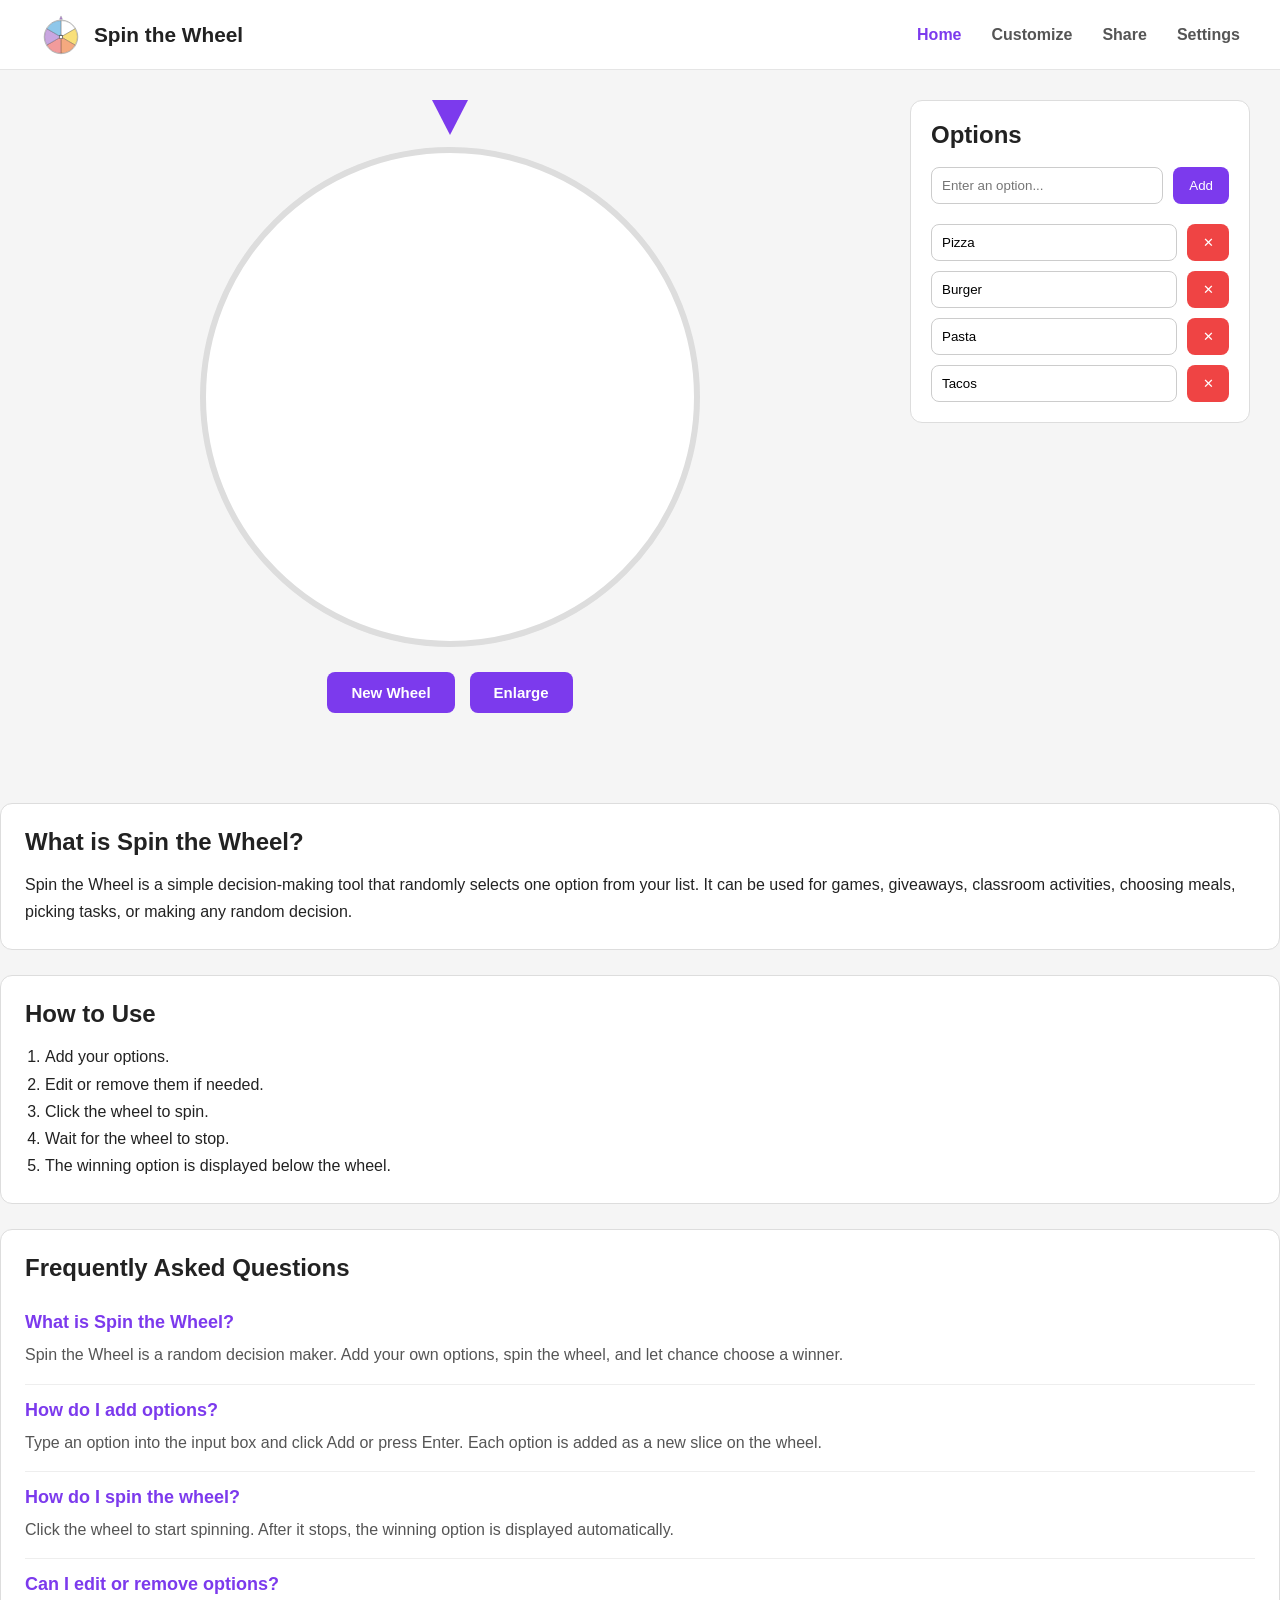
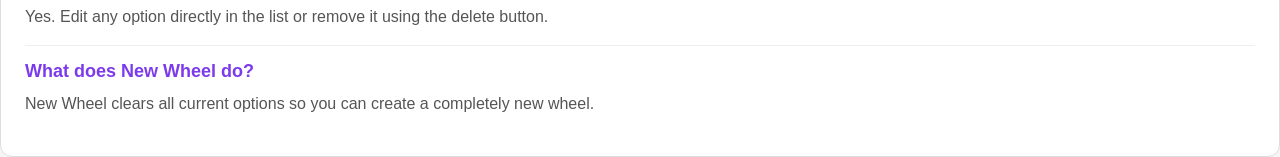
==== index.html @ 221f37b6 "Initial commit" ====
<!DOCTYPE html>
<html lang="en">
<head>
    <meta charset="UTF-8">
    <meta name="viewport" content="width=device-width, initial-scale=1.0">
    <title>Spin the Wheel</title>

    <link rel="stylesheet" href="css/style.css">
    <link rel="stylesheet" href="css/home.css">
    <link rel="stylesheet" href="css/customize.css">
    <link rel="stylesheet" href="css/share.css">
    <link rel="stylesheet" href="css/settings.css">
</head>
<body>

    <header class="navbar">
        <div class="logo">
            <img src="assets/icons/logo.svg" alt="Spin the Wheel Logo">
            <span>Spin the Wheel</span>
        </div>

        <nav>
            <ul class="nav-links">
                <li><a href="#" class="nav-link active" data-tab="home">Home</a></li>
                <li><a href="#" class="nav-link" data-tab="customize">Customize</a></li>
                <li><a href="#" class="nav-link" data-tab="share">Share</a></li>
                <li><a href="#" class="nav-link" data-tab="settings">Settings</a></li>
            </ul>
        </nav>
    </header>

    <main>

        <section id="home" class="tab-content active">

    <div class="home-layout">

        <div class="wheel-section">

            <div class="pointer"></div>

            <div class="wheel-container">
                <canvas id="wheelCanvas" width="500" height="500"></canvas>
            </div>

            <div class="wheel-buttons">
                <button id="newWheelBtn">New Wheel</button>
                <button id="enlargeBtn">Enlarge</button>
            </div>

            <div id="winnerMessage" class="winner-message">
    <h2 id="winnerText"></h2>
    <button id="removeWinnerBtn">Remove Winner</button>
</div>

<audio id="applauseSound">
    <source src="assets/sounds/applause.mp3" type="audio/mpeg">
</audio>

        </div>

        <aside class="options-panel">

            <h2>Options</h2>

            <div class="option-input">
                <input
                    type="text"
                    id="optionInput"
                    placeholder="Enter an option..."
                >
                <button id="addOptionBtn">Add</button>
            </div>

            <ul id="optionsList"></ul>

        </aside>

    </div>

</section>
      
        <section id="customize" class="tab-content">

    <div class="customize-layout">

        <section class="custom-wheel-section">

            <h2>Customize Your Wheel</h2>

            <div class="custom-controls">

                <div class="control-group">
                    <label for="wheelColor">Wheel Color</label>
                    <input type="color" id="wheelColor" value="#7c3aed">
                </div>

                <div class="control-group">
                    <label for="spinTime">Spin Duration (seconds)</label>
                    <input
                        type="range"
                        id="spinTime"
                        min="2"
                        max="10"
                        value="5"
                    >
                    <span id="spinTimeValue">5s</span>
                </div>

            </div>

        </section>

        <section class="preset-section">

            <h2>Preset Wheels</h2>

            <div class="preset-grid">

                <div class="preset-card" data-preset="food">
                    <h3>Food</h3>
                    <p>Pizza, Burger, Sushi...</p>
                </div>

                <div class="preset-card" data-preset="movies">
                    <h3>Movies</h3>
                    <p>Action, Comedy, Drama...</p>
                </div>

                <div class="preset-card" data-preset="chores">
                    <h3>Chores</h3>
                    <p>Wash Dishes, Laundry...</p>
                </div>

                <div class="preset-card" data-preset="fitness">
                    <h3>Fitness</h3>
                    <p>Push-ups, Run, Squats...</p>
                </div>

                <div class="preset-card" data-preset="study">
                    <h3>Study</h3>
                    <p>Math, Science, History...</p>
                </div>

                <div class="preset-card" data-preset="yesno">
                    <h3>Yes / No</h3>
                    <p>Simple decision wheel.</p>
                </div>

            </div>

        </section>

    </div>

</section>

        <section id="share" class="tab-content">

    <div class="share-layout">

        <section class="share-card">

            <h2>Share Your Wheel</h2>

            <p>
                Share your wheel with friends or export it for later use.
            </p>

            <div class="share-preview">
                <canvas id="shareWheelPreview" width="250" height="250"></canvas>
            </div>

        </section>

        <section class="share-card">

            <h2>Share Options</h2>

            <div class="share-buttons">

                <button id="copyLinkBtn">Copy Link</button>

                <button id="copyOptionsBtn">Copy Options</button>

                <button id="downloadImageBtn">Download Image</button>

                <button id="shareWhatsappBtn">WhatsApp</button>

                <button id="shareTwitterBtn">X (Twitter)</button>

                <button id="shareFacebookBtn">Facebook</button>

            </div>

        </section>

        <section class="share-card">

            <h2>Current Wheel</h2>

            <textarea
                id="shareOptions"
                rows="10"
                readonly
                placeholder="Your wheel options will appear here..."
            ></textarea>

        </section>

    </div>

</section>

        <section id="settings" class="tab-content">

    <div class="settings-layout">

        <section class="settings-card">

            <h2>Appearance</h2>

            <div class="setting-row">

                <div>
                    <h3>Dark Mode</h3>
                    <p>Switch between light and dark mode.</p>
                </div>

                <label class="switch">
                    <input type="checkbox" id="darkModeToggle">
                    <span class="slider"></span>
                </label>

            </div>

        </section>

        <section class="settings-card">

            <h2>Account</h2>

            <div class="account-section">

                <img
                    src="assets/icons/logo.svg"
                    alt="Profile"
                    class="account-logo"
                >

                <div class="account-info">
                    <h3>Guest User</h3>
                    <p>You are currently using the app locally.</p>
                </div>

            </div>

            <div class="account-buttons">
                <button id="signInBtn">Sign In</button>
                <button id="signOutBtn">Sign Out</button>
            </div>

        </section>

        <section class="settings-card">

            <h2>About</h2>

            <p><strong>Spin the Wheel</strong></p>
            <p>Version 1.0.0</p>
            <p>Create custom wheels, spin them, and share your results.</p>

        </section>

    </div>

</section>

            <section class="info-section">

    <div class="info-card">
        <h2>What is Spin the Wheel?</h2>

        <p>
            Spin the Wheel is a simple decision-making tool that randomly selects
            one option from your list. It can be used for games, giveaways,
            classroom activities, choosing meals, picking tasks, or making any
            random decision.
        </p>
    </div>

    <div class="info-card">
        <h2>How to Use</h2>

        <ol>
            <li>Add your options.</li>
            <li>Edit or remove them if needed.</li>
            <li>Click the wheel to spin.</li>
            <li>Wait for the wheel to stop.</li>
            <li>The winning option is displayed below the wheel.</li>
        </ol>
    </div>

    <div class="info-card">
        <h2>Frequently Asked Questions</h2>

        <div id="faqContainer"></div>
    </div>

</section>
        </section>

    </main>

    <script src="js/main.js"></script>
    <script src="js/options.js"></script>
    <script src="js/wheel.js"></script>
    <script src="js/spin.js"></script>
    <script src="js/customize.js"></script>
    <script src="js/share.js"></script>
    <script src="js/settings.js"></script>
    <script src="js/sound.js"></script>

</body>
</html>
---- css/style.css ----
/* =========================
   RESET
========================= */

* {
    margin: 0;
    padding: 0;
    box-sizing: border-box;
}

html {
    scroll-behavior: smooth;
}

body {
    font-family: Arial, Helvetica, sans-serif;
    background: #f5f5f5;
    color: #222;
}

/* =========================
   NAVBAR
========================= */

.navbar {
    height: 70px;
    background: #ffffff;
    display: flex;
    justify-content: space-between;
    align-items: center;
    padding: 0 40px;
    border-bottom: 1px solid #e5e5e5;
}

.logo {
    display: flex;
    align-items: center;
    gap: 12px;
}

.logo img {
    width: 42px;
    height: 42px;
}

.logo span {
    font-size: 1.3rem;
    font-weight: 700;
}

.nav-links {
    display: flex;
    list-style: none;
    gap: 30px;
}

.nav-link {
    text-decoration: none;
    color: #555;
    font-weight: 600;
    transition: color 0.2s ease;
}

.nav-link:hover,
.nav-link.active {
    color: #7c3aed;
}

/* =========================
   MAIN
========================= */

main {
    width: 100%;
    min-height: calc(100vh - 70px);
}

.tab-content {
    display: none;
    padding: 30px;
}

.tab-content.active {
    display: block;
}

/* =========================
   RESPONSIVE
========================= */

@media (max-width: 768px) {

    .navbar {
        flex-direction: column;
        height: auto;
        padding: 15px;
        gap: 15px;
    }

    .nav-links {
        gap: 18px;
        flex-wrap: wrap;
        justify-content: center;
    }

}
---- css/home.css ----
.home-layout {
    display: flex;
    justify-content: space-between;
    align-items: flex-start;
    gap: 40px;
}

/* ==========================
   WHEEL
========================== */

.wheel-section {
    flex: 1;
    display: flex;
    flex-direction: column;
    align-items: center;
    position: relative;
}

.pointer {
    width: 0;
    height: 0;
    border-left: 18px solid transparent;
    border-right: 18px solid transparent;
    border-top: 35px solid #7c3aed;
    margin-bottom: 12px;
    z-index: 10;
}

.wheel-container {
    width: 500px;
    height: 500px;
    background: #ffffff;
    border: 6px solid #ddd;
    border-radius: 50%;
    display: flex;
    justify-content: center;
    align-items: center;
    overflow: hidden;
}

#wheelCanvas {
    width: 100%;
    height: 100%;
    display: block;
}

/* ==========================
   BUTTONS
========================== */

.wheel-buttons {
    margin-top: 25px;
    display: flex;
    gap: 15px;
}

.wheel-buttons button {
    padding: 12px 24px;
    border: none;
    border-radius: 8px;
    background: #7c3aed;
    color: #fff;
    font-size: 15px;
    font-weight: 600;
    cursor: pointer;
    transition: 0.2s;
}

.wheel-buttons button:hover {
    background: #692dd1;
}

/* ==========================
   OPTIONS PANEL
========================== */

.options-panel {
    width: 340px;
    background: #ffffff;
    border: 1px solid #ddd;
    border-radius: 12px;
    padding: 20px;
}

.options-panel h2 {
    margin-bottom: 18px;
}

.option-input {
    display: flex;
    gap: 10px;
    margin-bottom: 20px;
}

.option-input input {
    flex: 1;
    padding: 10px;
    border: 1px solid #ccc;
    border-radius: 8px;
}

.option-input button {
    padding: 10px 16px;
    border: none;
    border-radius: 8px;
    background: #7c3aed;
    color: white;
    cursor: pointer;
}

#optionsList {
    list-style: none;
    display: flex;
    flex-direction: column;
    gap: 10px;
    max-height: 420px;
    overflow-y: auto;
}

/* ==========================
   RESPONSIVE
========================== */

@media (max-width: 1000px) {

    .home-layout {
        flex-direction: column;
        align-items: center;
    }

    .options-panel {
        width: 100%;
        max-width: 500px;
    }

    .wheel-container {
        width: 380px;
        height: 380px;
    }

}

@media (max-width: 500px) {

    .wheel-container {
        width: 300px;
        height: 300px;
    }

    .wheel-buttons {
        flex-direction: column;
        width: 100%;
    }

    .wheel-buttons button {
        width: 100%;
    }

}


.option-item {
    display: flex;
    gap: 10px;
}

.option-text {
    flex: 1;
    padding: 10px;
    border: 1px solid #ccc;
    border-radius: 8px;
}

.delete-option {
    width: 42px;
    border: none;
    border-radius: 8px;
    background: #ef4444;
    color: white;
    cursor: pointer;
}

.delete-option:hover {
    background: #dc2626;
}


.winner-message {
    display: none;
    margin-top: 25px;
    text-align: center;
}

.winner-message.show {
    display: block;
}

#winnerText {
    margin-bottom: 15px;
    color: #7c3aed;
    font-size: 24px;
}

#removeWinnerBtn {
    padding: 10px 20px;
    border: none;
    border-radius: 8px;
    background: #ef4444;
    color: white;
    cursor: pointer;
    font-weight: 600;
}

#removeWinnerBtn:hover {
    background: #dc2626;
}


.info-section {
    margin-top: 60px;
    display: flex;
    flex-direction: column;
    gap: 25px;
}

.info-card {
    background: #fff;
    border: 1px solid #ddd;
    border-radius: 12px;
    padding: 24px;
}

.info-card h2 {
    margin-bottom: 15px;
}

.info-card p,
.info-card li {
    line-height: 1.7;
}

.info-card ol {
    padding-left: 20px;
}

.faq-item {
    border-bottom: 1px solid #eee;
    padding: 15px 0;
}

.faq-item:last-child {
    border-bottom: none;
}

.faq-item h3 {
    margin-bottom: 8px;
    color: #7c3aed;
    font-size: 18px;
}

.faq-item p {
    color: #555;
}
---- css/customize.css ----
.customize-layout {
    max-width: 1200px;
    margin: 0 auto;
    display: flex;
    flex-direction: column;
    gap: 40px;
}

/* ==========================
   CUSTOM WHEEL
========================== */

.custom-wheel-section,
.preset-section {
    background: #ffffff;
    border: 1px solid #ddd;
    border-radius: 12px;
    padding: 25px;
}

.custom-wheel-section h2,
.preset-section h2 {
    margin-bottom: 25px;
    font-size: 28px;
}

.custom-controls {
    display: flex;
    gap: 30px;
    flex-wrap: wrap;
}

.control-group {
    display: flex;
    flex-direction: column;
    gap: 10px;
    min-width: 250px;
}

.control-group label {
    font-weight: 600;
}

.control-group input[type="color"] {
    width: 70px;
    height: 50px;
    border: none;
    cursor: pointer;
    background: transparent;
}

.control-group input[type="range"] {
    width: 100%;
}

#spinTimeValue {
    font-weight: bold;
    color: #7c3aed;
}

/* ==========================
   PRESET GRID
========================== */

.preset-grid {
    display: grid;
    grid-template-columns: repeat(auto-fit, minmax(230px, 1fr));
    gap: 20px;
}

.preset-card {
    background: #fafafa;
    border: 2px solid #ddd;
    border-radius: 12px;
    padding: 20px;
    cursor: pointer;
    transition: 0.2s ease;
}

.preset-card:hover {
    border-color: #7c3aed;
    transform: translateY(-4px);
    box-shadow: 0 10px 20px rgba(0,0,0,0.08);
}

.preset-card h3 {
    margin-bottom: 10px;
    color: #7c3aed;
}

.preset-card p {
    color: #666;
    line-height: 1.5;
}

/* ==========================
   RESPONSIVE
========================== */

@media (max-width: 768px) {

    .custom-controls {
        flex-direction: column;
    }

    .control-group {
        width: 100%;
    }

}
---- css/settings.css ----
.settings-layout {
    max-width: 1000px;
    margin: 0 auto;
    display: flex;
    flex-direction: column;
    gap: 25px;
}

.settings-card {
    background: #fff;
    border: 1px solid #ddd;
    border-radius: 12px;
    padding: 25px;
}

.settings-card h2 {
    margin-bottom: 20px;
    color: #7c3aed;
}

.setting-row {
    display: flex;
    justify-content: space-between;
    align-items: center;
    gap: 20px;
}

.account-section {
    display: flex;
    align-items: center;
    gap: 20px;
    margin-bottom: 25px;
}

.account-logo {
    width: 70px;
    height: 70px;
}

.account-info h3 {
    margin-bottom: 6px;
}

.account-info p {
    color: #666;
}

.account-buttons {
    display: flex;
    gap: 15px;
}

.account-buttons button {
    padding: 10px 22px;
    border: none;
    border-radius: 8px;
    background: #7c3aed;
    color: white;
    cursor: pointer;
    font-weight: 600;
}

.account-buttons button:hover {
    background: #6930d3;
}

/* Toggle */

.switch {
    position: relative;
    width: 60px;
    height: 32px;
}

.switch input {
    display: none;
}

.slider {
    position: absolute;
    inset: 0;
    background: #ccc;
    border-radius: 30px;
    cursor: pointer;
    transition: .3s;
}

.slider::before {
    content: "";
    position: absolute;
    width: 24px;
    height: 24px;
    left: 4px;
    top: 4px;
    background: white;
    border-radius: 50%;
    transition: .3s;
}

.switch input:checked + .slider {
    background: #7c3aed;
}

.switch input:checked + .slider::before {
    transform: translateX(28px);
}

/* Dark Mode */

body.dark-mode {
    background: #121212;
    color: #f5f5f5;
}

body.dark-mode .navbar,
body.dark-mode .settings-card,
body.dark-mode .options-panel,
body.dark-mode .info-card,
body.dark-mode .custom-wheel-section,
body.dark-mode .preset-section {
    background: #1f1f1f;
    border-color: #333;
}

body.dark-mode .preset-card {
    background: #2a2a2a;
    border-color: #444;
}

body.dark-mode input {
    background: #2b2b2b;
    color: white;
    border-color: #444;
}

body.dark-mode .account-info p,
body.dark-mode .preset-card p,
body.dark-mode .info-card p,
body.dark-mode .faq-item p {
    color: #cfcfcf;
}

@media (max-width: 768px) {

    .setting-row,
    .account-section,
    .account-buttons {
        flex-direction: column;
        align-items: flex-start;
    }

}
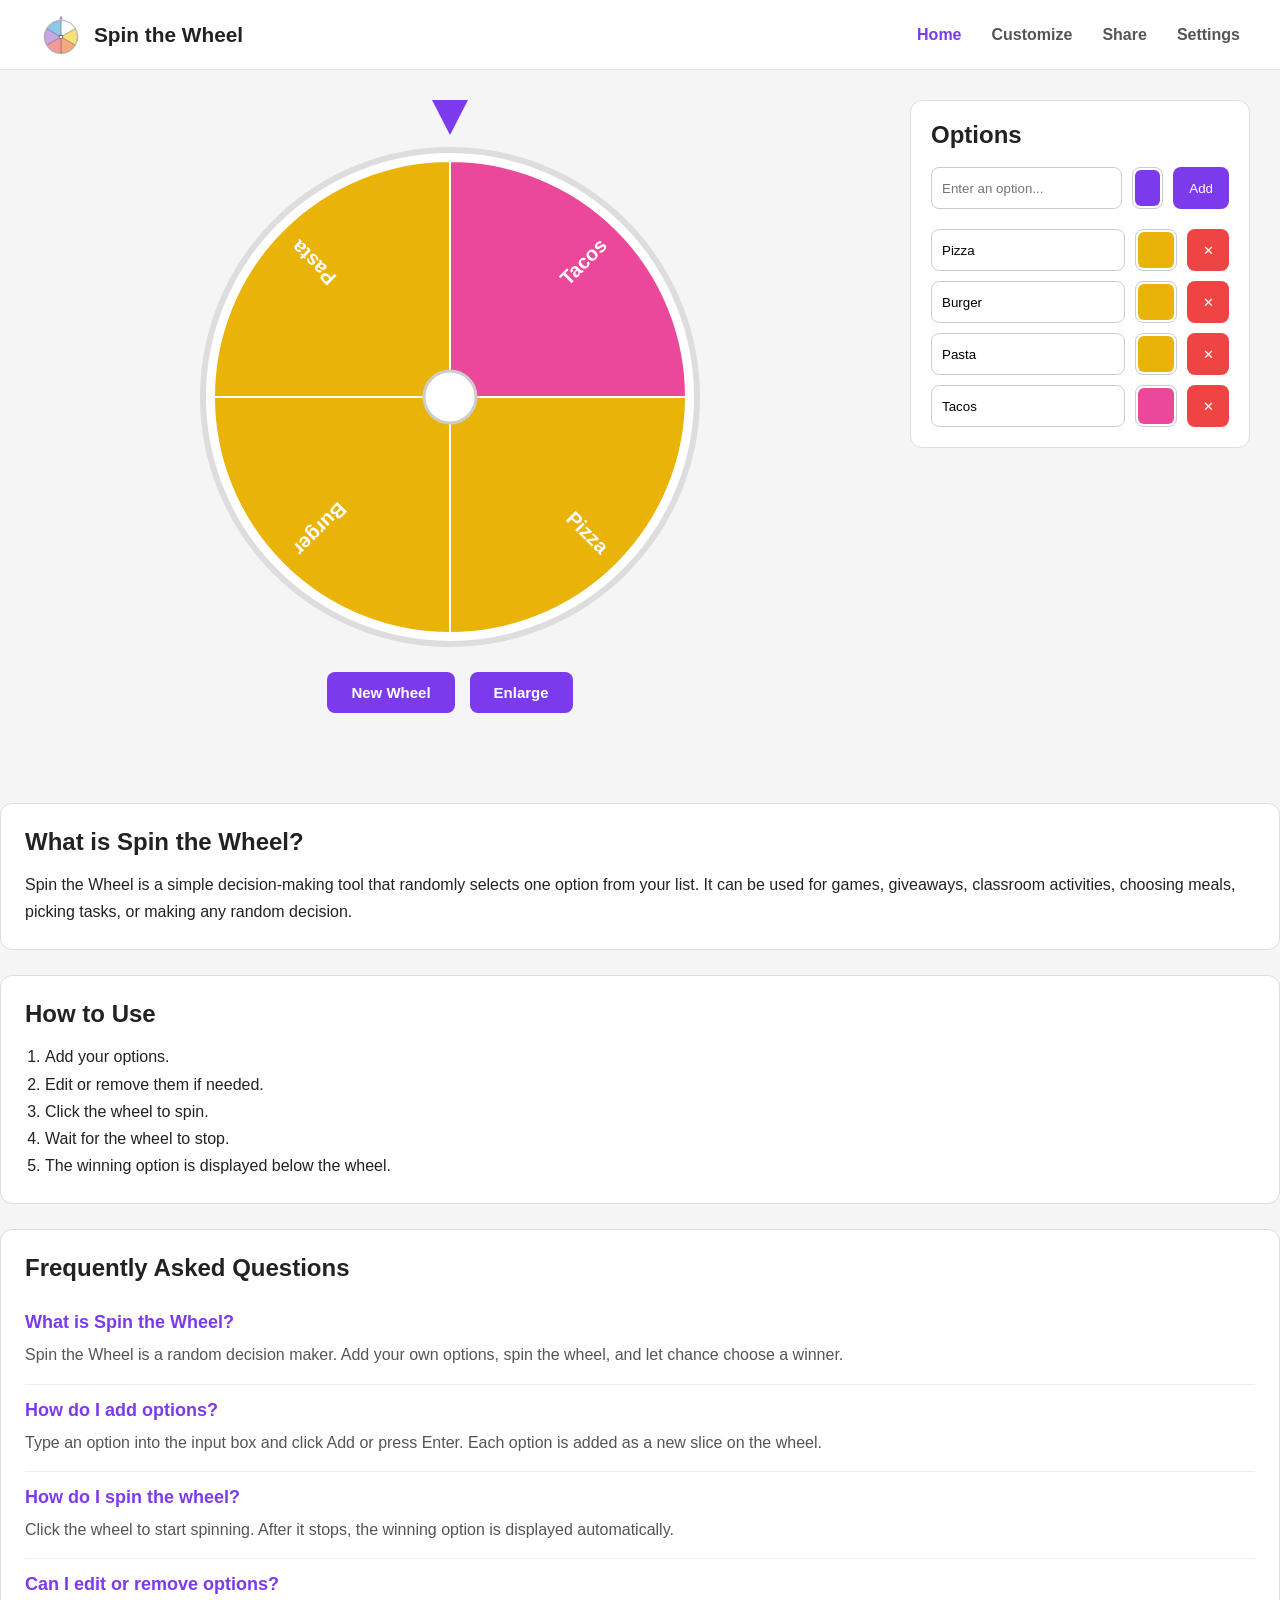
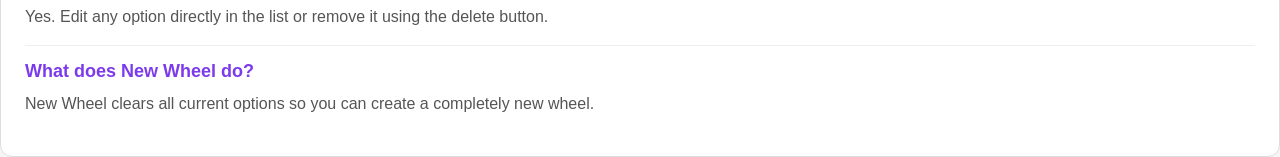
==== commit 1ee2bba4: "change some files" ====
--- a/index.html
+++ b/index.html
@@ -64,13 +64,23 @@
             <h2>Options</h2>
 
             <div class="option-input">
-                <input
-                    type="text"
-                    id="optionInput"
-                    placeholder="Enter an option..."
-                >
-                <button id="addOptionBtn">Add</button>
-            </div>
+
+    <input
+        type="text"
+        id="optionInput"
+        placeholder="Enter an option..."
+    >
+
+    <input
+        type="color"
+        id="newOptionColor"
+        value="#7c3aed"
+        title="Option Color"
+    >
+
+    <button id="addOptionBtn">Add</button>
+
+</div>
 
             <ul id="optionsList"></ul>
 
@@ -321,5 +331,24 @@
     <script src="js/settings.js"></script>
     <script src="js/sound.js"></script>
 
+
+    <div id="wheelModal" class="wheel-modal">
+
+    <div class="wheel-modal-content">
+
+        <button id="closeWheelModal" class="close-modal">
+            &times;
+        </button>
+
+        <canvas
+            id="modalWheelCanvas"
+            width="800"
+            height="800">
+        </canvas>
+
+    </div>
+
+</div>
+
 </body>
 </html>
--- a/css/home.css
+++ b/css/home.css
@@ -261,4 +261,75 @@
 
 .faq-item p {
     color: #555;
+}
+
+
+#newOptionColor,
+.option-color {
+    width: 42px;
+    height: 42px;
+    padding: 0;
+    border: 1px solid #ccc;
+    border-radius: 8px;
+    background: transparent;
+    cursor: pointer;
+}
+
+.option-color::-webkit-color-swatch,
+#newOptionColor::-webkit-color-swatch {
+    border: none;
+    border-radius: 6px;
+}
+
+.option-color::-webkit-color-swatch-wrapper,
+#newOptionColor::-webkit-color-swatch-wrapper {
+    padding: 2px;
+}
+
+/* ==========================
+   ENLARGE MODAL
+========================== */
+
+.wheel-modal {
+    position: fixed;
+    inset: 0;
+    background: rgba(0,0,0,.8);
+    display: none;
+    justify-content: center;
+    align-items: center;
+    z-index: 9999;
+}
+
+.wheel-modal.show {
+    display: flex;
+}
+
+.wheel-modal-content {
+    position: relative;
+}
+
+#modalWheelCanvas {
+    width: min(85vw, 800px);
+    height: min(85vw, 800px);
+    background: white;
+    border-radius: 50%;
+}
+
+.close-modal {
+    position: absolute;
+    top: -18px;
+    right: -18px;
+    width: 45px;
+    height: 45px;
+    border: none;
+    border-radius: 50%;
+    background: #ef4444;
+    color: white;
+    font-size: 28px;
+    cursor: pointer;
+    z-index: 10;
+}
+
+.close-modal:hover {
+    background: #dc2626;
 }
--- a/css/share.css
+++ b/css/share.css
@@ -0,0 +1,85 @@
+.share-layout {
+    max-width: 1100px;
+    margin: 0 auto;
+    display: flex;
+    flex-direction: column;
+    gap: 25px;
+}
+
+.share-card {
+    background: #ffffff;
+    border: 1px solid #ddd;
+    border-radius: 12px;
+    padding: 25px;
+}
+
+.share-card h2 {
+    margin-bottom: 15px;
+    color: #7c3aed;
+}
+
+.share-preview {
+    margin-top: 20px;
+    display: flex;
+    justify-content: center;
+}
+
+#shareWheelPreview {
+    width: 250px;
+    height: 250px;
+    border: 4px solid #ddd;
+    border-radius: 50%;
+    background: #fff;
+}
+
+.share-buttons {
+    display: grid;
+    grid-template-columns: repeat(auto-fit, minmax(180px, 1fr));
+    gap: 15px;
+    margin-top: 20px;
+}
+
+.share-buttons button {
+    padding: 12px;
+    border: none;
+    border-radius: 8px;
+    background: #7c3aed;
+    color: #fff;
+    font-size: 15px;
+    font-weight: 600;
+    cursor: pointer;
+    transition: .2s;
+}
+
+.share-buttons button:hover {
+    background: #6930d3;
+}
+
+#shareOptions {
+    width: 100%;
+    resize: vertical;
+    padding: 15px;
+    border: 1px solid #ccc;
+    border-radius: 8px;
+    font-family: inherit;
+    font-size: 15px;
+}
+
+body.dark-mode .share-card {
+    background: #1f1f1f;
+    border-color: #333;
+}
+
+body.dark-mode #shareOptions {
+    background: #2b2b2b;
+    color: #fff;
+    border-color: #444;
+}
+
+@media (max-width: 768px) {
+
+    .share-buttons {
+        grid-template-columns: 1fr;
+    }
+
+}
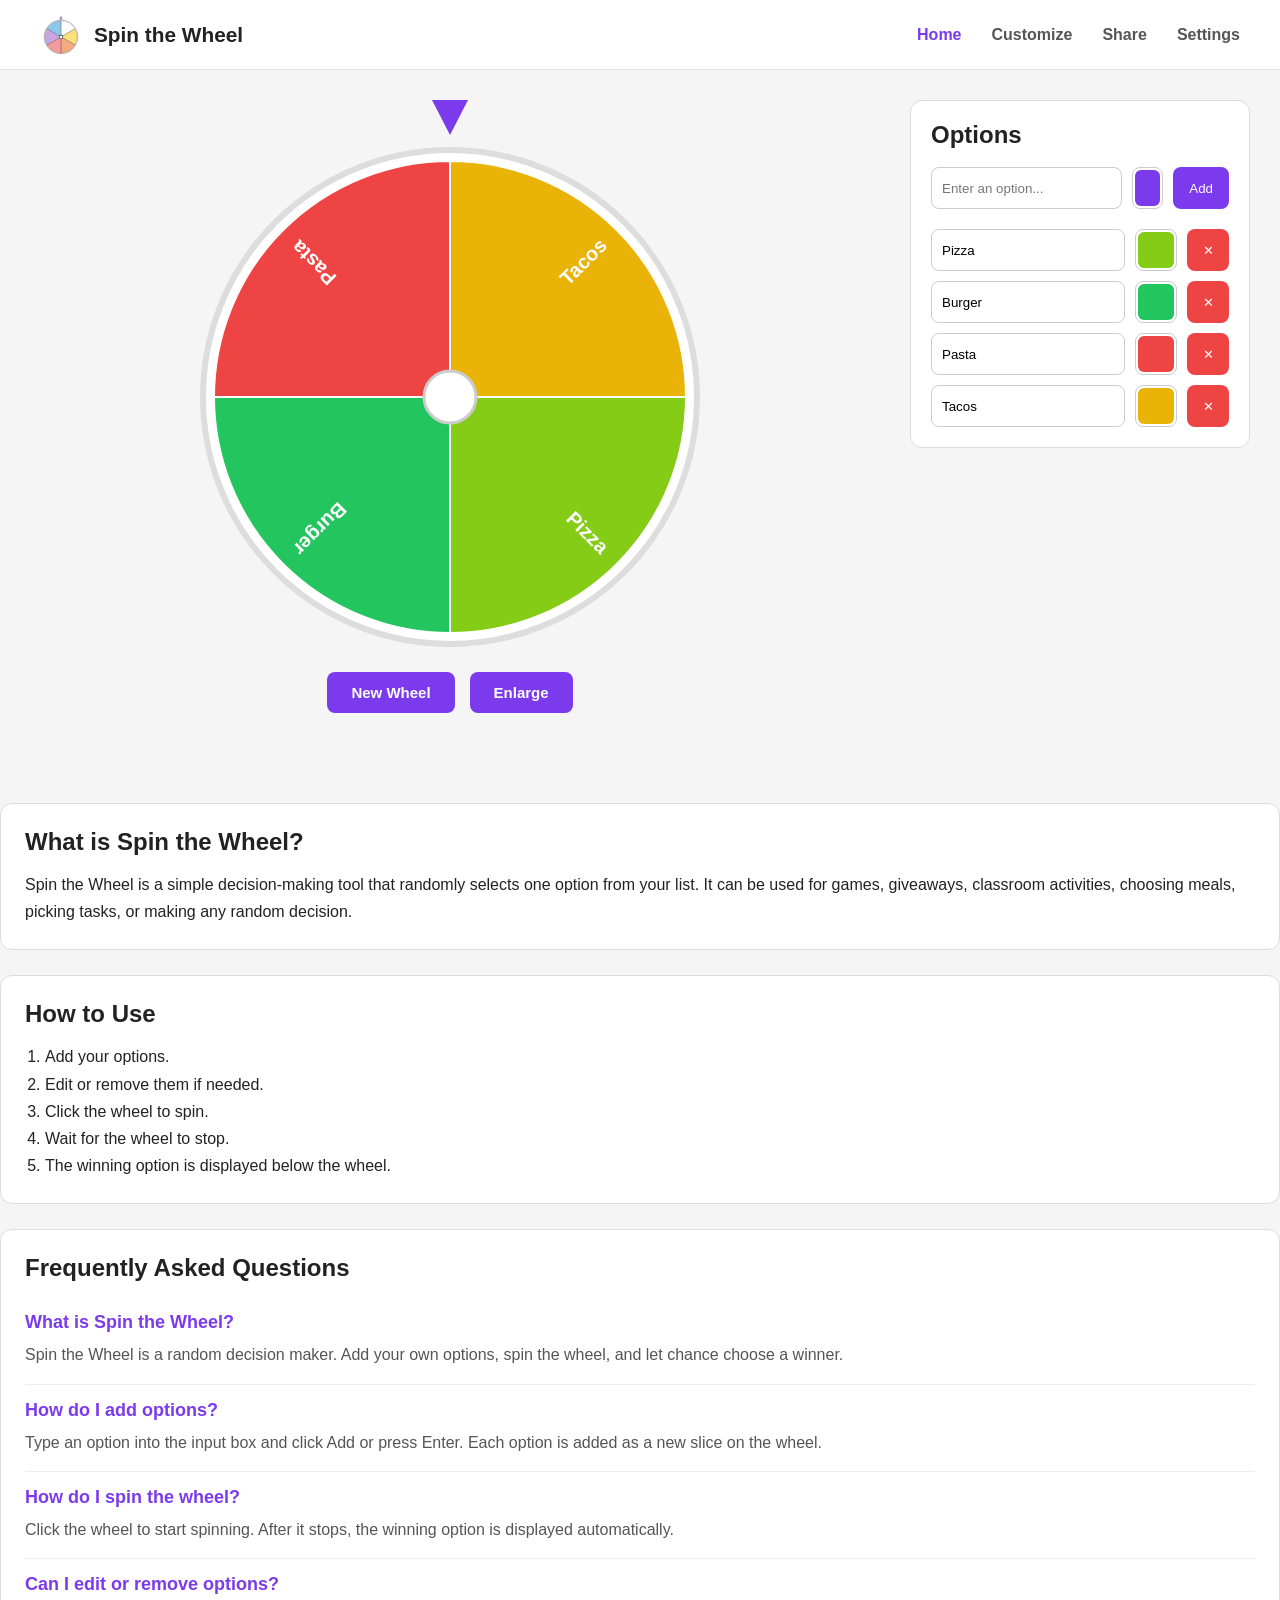
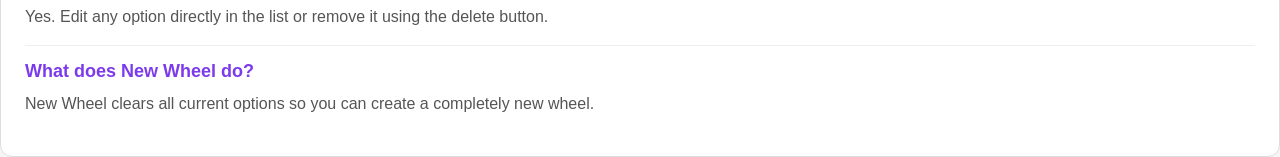
==== commit f0e042ba: "all files" ====
--- a/index.html
+++ b/index.html
@@ -12,6 +12,8 @@
     <link rel="stylesheet" href="css/settings.css">
 </head>
 <body>
+
+    <div id="wheelOverlay" class="wheel-overlay"></div>
 
     <header class="navbar">
         <div class="logo">
@@ -39,7 +41,7 @@
 
             <div class="pointer"></div>
 
-            <div class="wheel-container">
+            <div class="wheel-container" id="homeWheelContainer">
                 <canvas id="wheelCanvas" width="500" height="500"></canvas>
             </div>
 
@@ -322,7 +324,6 @@
 
     </main>
 
-    <script src="js/main.js"></script>
     <script src="js/options.js"></script>
     <script src="js/wheel.js"></script>
     <script src="js/spin.js"></script>
@@ -330,25 +331,8 @@
     <script src="js/share.js"></script>
     <script src="js/settings.js"></script>
     <script src="js/sound.js"></script>
-
-
-    <div id="wheelModal" class="wheel-modal">
-
-    <div class="wheel-modal-content">
-
-        <button id="closeWheelModal" class="close-modal">
-            &times;
-        </button>
-
-        <canvas
-            id="modalWheelCanvas"
-            width="800"
-            height="800">
-        </canvas>
-
-    </div>
-
-</div>
-
+    <script src="js/main.js"></script>
+
+   
 </body>
 </html>
--- a/css/home.css
+++ b/css/home.css
@@ -286,50 +286,62 @@
     padding: 2px;
 }
 
-/* ==========================
-   ENLARGE MODAL
-========================== */
-
-.wheel-modal {
-    position: fixed;
-    inset: 0;
-    background: rgba(0,0,0,.8);
-    display: none;
-    justify-content: center;
-    align-items: center;
-    z-index: 9999;
-}
-
-.wheel-modal.show {
-    display: flex;
-}
-
-.wheel-modal-content {
-    position: relative;
-}
-
-#modalWheelCanvas {
-    width: min(85vw, 800px);
-    height: min(85vw, 800px);
-    background: white;
-    border-radius: 50%;
-}
-
-.close-modal {
-    position: absolute;
-    top: -18px;
-    right: -18px;
-    width: 45px;
-    height: 45px;
-    border: none;
-    border-radius: 50%;
-    background: #ef4444;
-    color: white;
-    font-size: 28px;
-    cursor: pointer;
-    z-index: 10;
-}
-
-.close-modal:hover {
-    background: #dc2626;
+/* ========= ENLARGE ========= */
+
+.wheel-overlay{
+    position:fixed;
+    inset:0;
+    background:rgba(0,0,0,.6);
+    display:none;
+    justify-content:center;
+    align-items:center;
+    z-index:9998;
+}
+
+.wheel-overlay.show{
+    display:flex;
+}
+
+.wheel-section.enlarged{
+    position:fixed;
+    top:50%;
+    left:50%;
+    transform:translate(-50%,-50%);
+    width:760px;
+    background:#fff;
+    border-radius:20px;
+    padding:30px;
+    z-index:9999;
+    box-shadow:0 20px 60px rgba(0,0,0,.35);
+}
+
+.wheel-section.enlarged .wheel-container{
+    width:620px;
+    height:620px;
+    margin:auto;
+}
+
+.wheel-section.enlarged canvas{
+    width:620px;
+    height:620px;
+}
+
+.wheel-section.enlarged .pointer{
+    transform:translateX(-50%) scale(1.4);
+}
+
+.wheel-section.enlarged #newWheelBtn{
+    display:none;
+}
+
+.wheel-section.enlarged #enlargeBtn{
+    background:#7c3aed;
+}
+
+.wheel-section.enlarged #enlargeBtn::after{
+    content:" Shrink";
+}
+
+.wheel-section.enlarged #enlargeBtn{
+    width:150px;
 }
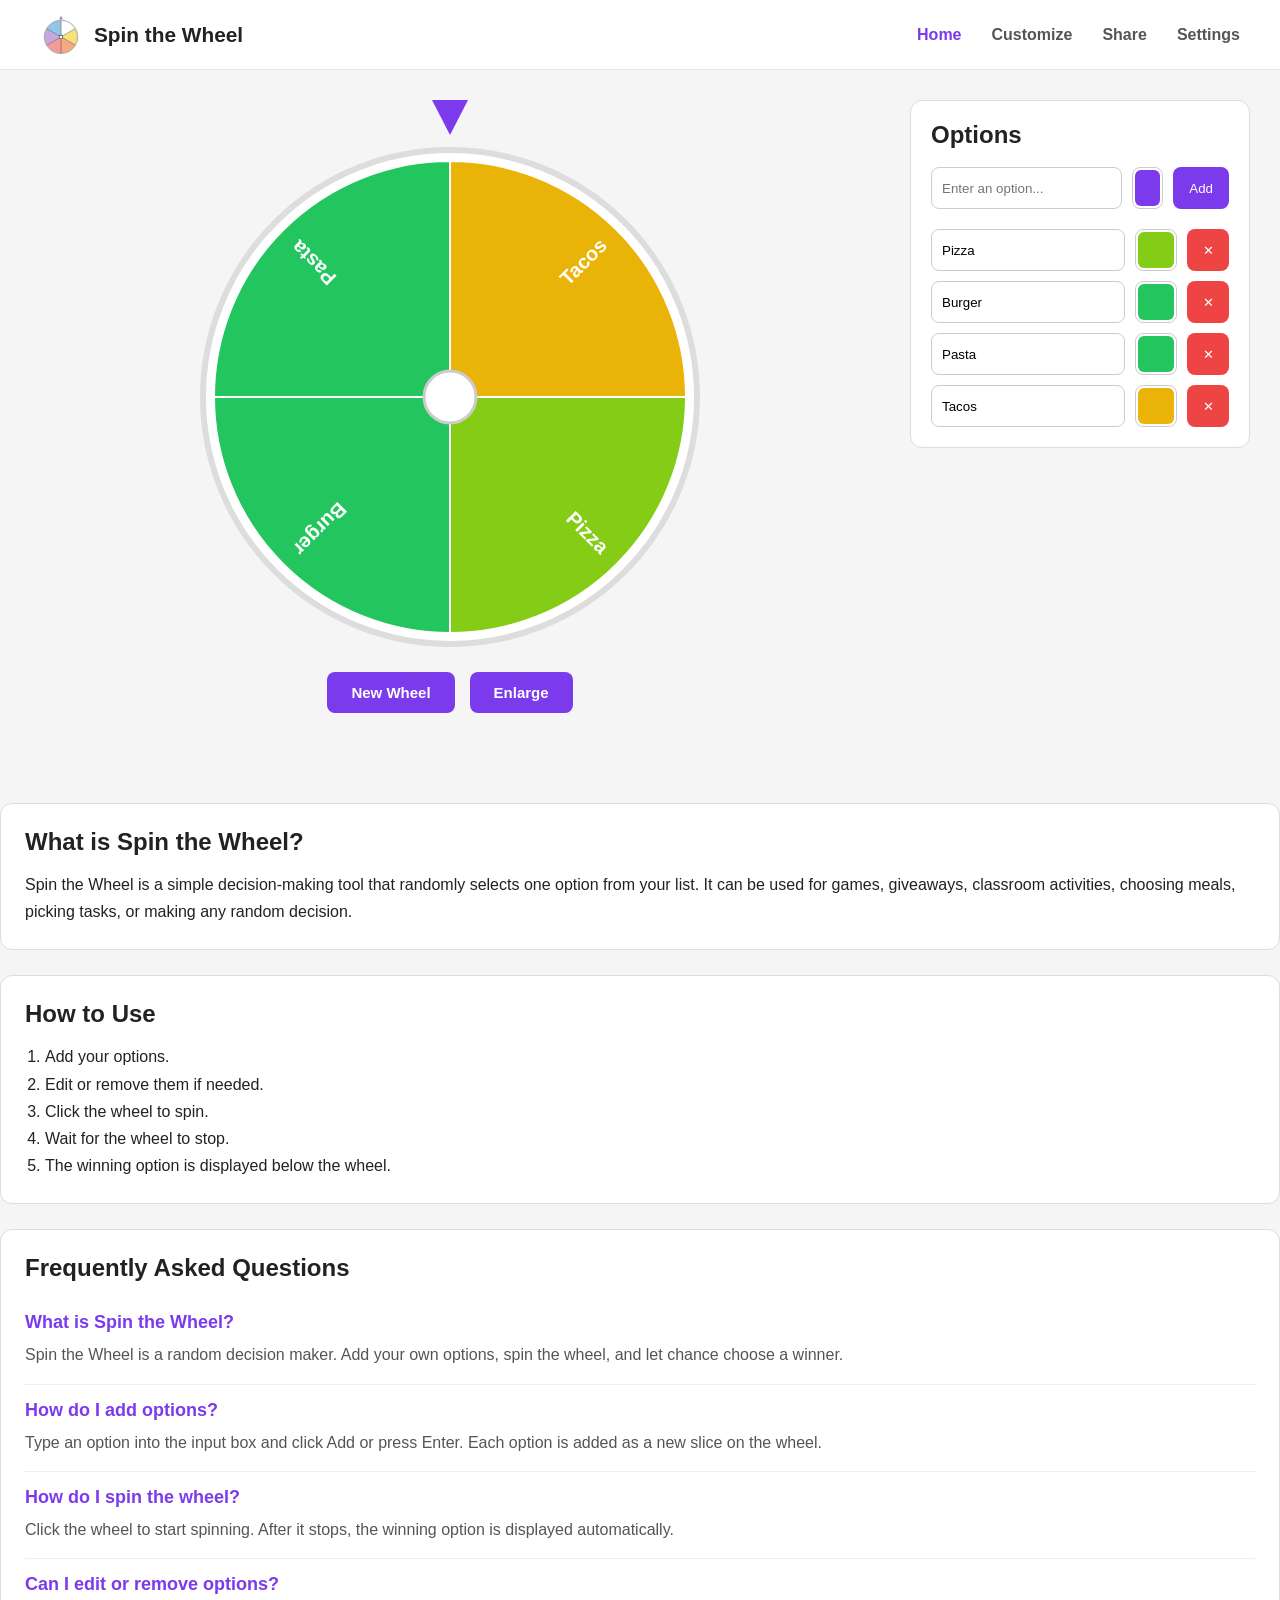
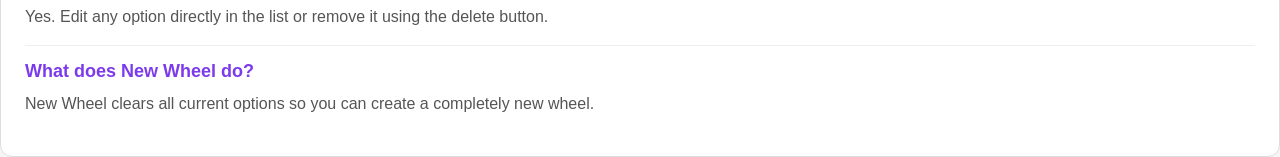
==== commit 0f5618d4: "all files" ====
--- a/index.html
+++ b/index.html
@@ -121,48 +121,6 @@
 
             </div>
 
-        </section>
-
-        <section class="preset-section">
-
-            <h2>Preset Wheels</h2>
-
-            <div class="preset-grid">
-
-                <div class="preset-card" data-preset="food">
-                    <h3>Food</h3>
-                    <p>Pizza, Burger, Sushi...</p>
-                </div>
-
-                <div class="preset-card" data-preset="movies">
-                    <h3>Movies</h3>
-                    <p>Action, Comedy, Drama...</p>
-                </div>
-
-                <div class="preset-card" data-preset="chores">
-                    <h3>Chores</h3>
-                    <p>Wash Dishes, Laundry...</p>
-                </div>
-
-                <div class="preset-card" data-preset="fitness">
-                    <h3>Fitness</h3>
-                    <p>Push-ups, Run, Squats...</p>
-                </div>
-
-                <div class="preset-card" data-preset="study">
-                    <h3>Study</h3>
-                    <p>Math, Science, History...</p>
-                </div>
-
-                <div class="preset-card" data-preset="yesno">
-                    <h3>Yes / No</h3>
-                    <p>Simple decision wheel.</p>
-                </div>
-
-            </div>
-
-        </section>
-
     </div>
 
 </section>
@@ -193,8 +151,6 @@
 
                 <button id="copyLinkBtn">Copy Link</button>
 
-                <button id="copyOptionsBtn">Copy Options</button>
-
                 <button id="downloadImageBtn">Download Image</button>
 
                 <button id="shareWhatsappBtn">WhatsApp</button>
@@ -204,19 +160,6 @@
                 <button id="shareFacebookBtn">Facebook</button>
 
             </div>
-
-        </section>
-
-        <section class="share-card">
-
-            <h2>Current Wheel</h2>
-
-            <textarea
-                id="shareOptions"
-                rows="10"
-                readonly
-                placeholder="Your wheel options will appear here..."
-            ></textarea>
 
         </section>
 
--- a/css/style.css
+++ b/css/style.css
@@ -84,6 +84,11 @@
     display: block;
 }
 
+.nav-link.active {
+    color: #7c3aed;
+    font-weight: 600;
+}
+
 /* =========================
    RESPONSIVE
 ========================= */
--- a/css/home.css
+++ b/css/home.css
@@ -25,6 +25,7 @@
     border-top: 35px solid #7c3aed;
     margin-bottom: 12px;
     z-index: 10;
+    pointer-events: none;
 }
 
 .wheel-container {
@@ -344,4 +345,17 @@
 
 .wheel-section.enlarged #enlargeBtn{
     width:150px;
+}
+
+
+/* ==========================
+   MOBILE
+========================== */
+
+@media (max-width: 768px) {
+
+    #enlargeBtn {
+        display: none;
+    }
+
 }
--- a/css/customize.css
+++ b/css/customize.css
@@ -107,4 +107,14 @@
         width: 100%;
     }
 
+}
+
+
+.customize-layout{
+    max-width:900px;
+    margin:auto;
+}
+
+.custom-wheel-section{
+    width:100%;
 }
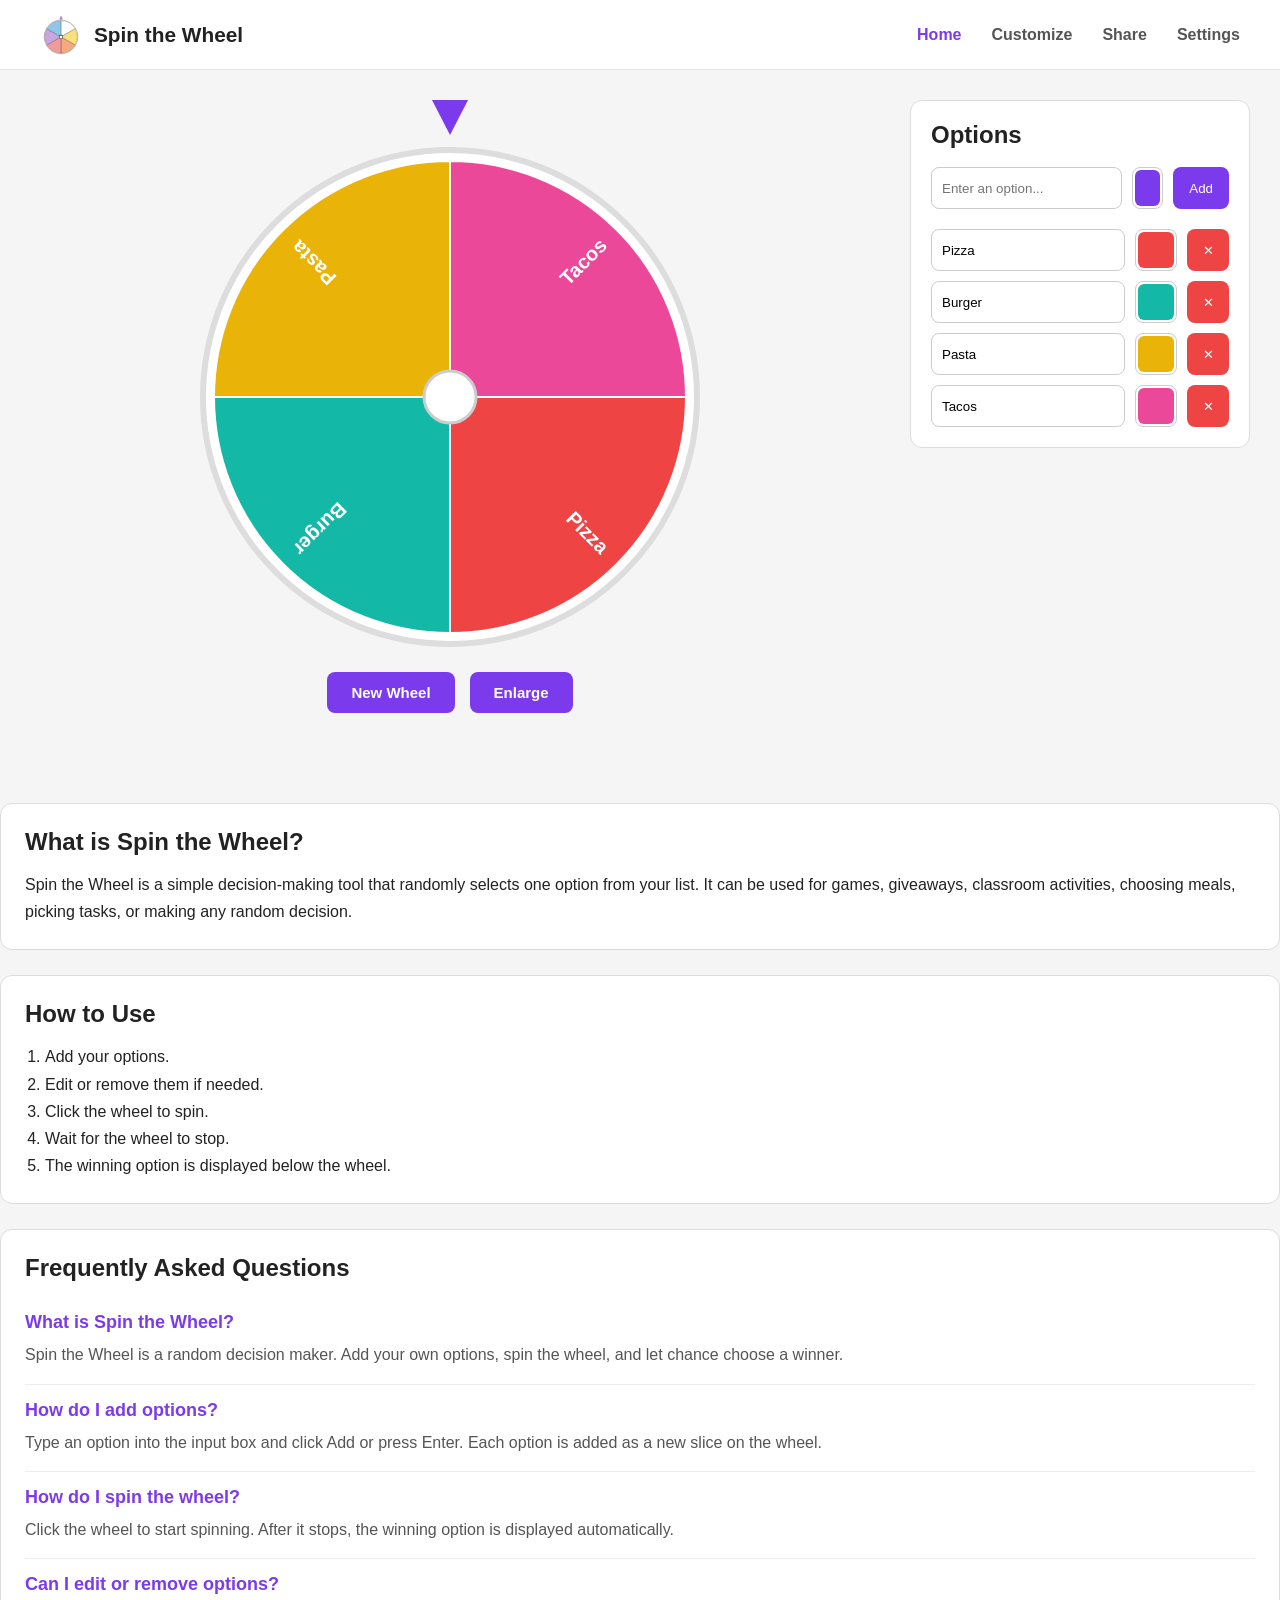
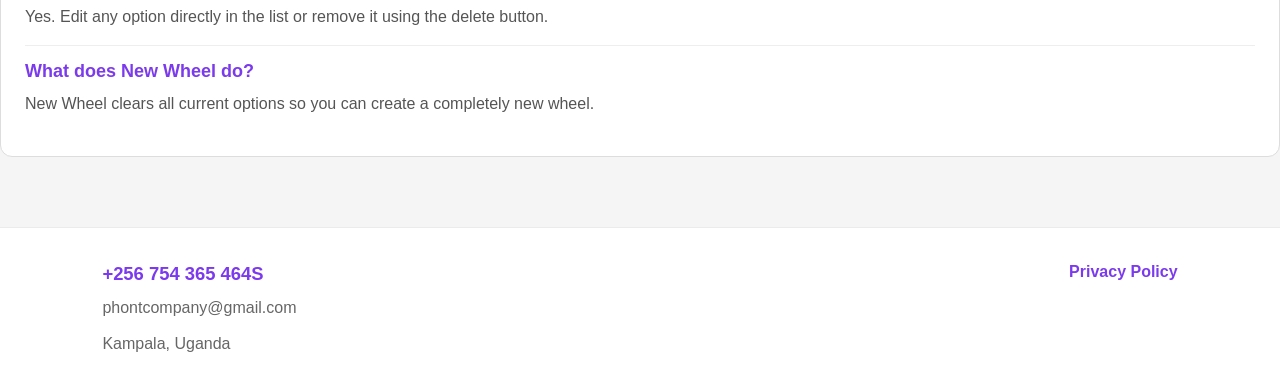
==== commit 5cebf746: "privacy policy added" ====
--- a/index.html
+++ b/index.html
@@ -265,6 +265,36 @@
 </section>
         </section>
 
+        <footer class="site-footer">
+
+    <div class="footer-container">
+
+        <div class="footer-left">
+
+            <h3>+256 754 365 464S</h3>
+
+            <p id="footerEmail">
+                phontcompany@gmail.com
+            </p>
+
+            <p id="footerLocation">
+                Kampala, Uganda
+            </p>
+
+        </div>
+
+        <div class="footer-right">
+
+            <a href="privacy.html">
+                Privacy Policy
+            </a>
+
+        </div>
+
+    </div>
+
+</footer>
+
     </main>
 
     <script src="js/options.js"></script>
--- a/css/style.css
+++ b/css/style.css
@@ -108,4 +108,261 @@
         justify-content: center;
     }
 
+}
+
+
+/* ==========================
+   FOOTER
+========================== */
+
+.site-footer{
+    margin-top:60px;
+    padding:40px 25px 20px;
+    background:var(--card-bg,#ffffff);
+    border-top:1px solid rgba(0,0,0,.08);
+}
+
+.footer-content{
+    max-width:1200px;
+    margin:auto;
+    display:flex;
+    justify-content:space-between;
+    gap:50px;
+    flex-wrap:wrap;
+}
+
+.footer-section{
+    flex:1;
+    min-width:240px;
+}
+
+.footer-section h3{
+    margin-bottom:12px;
+    color:#7c3aed;
+}
+
+.footer-section p{
+    margin:8px 0;
+    line-height:1.6;
+}
+
+.footer-section a{
+    color:#7c3aed;
+    text-decoration:none;
+    font-weight:600;
+}
+
+.footer-section a:hover{
+    text-decoration:underline;
+}
+
+.footer-bottom{
+    text-align:center;
+    margin-top:35px;
+    padding-top:20px;
+    border-top:1px solid rgba(0,0,0,.08);
+    font-size:.95rem;
+}
+
+body.dark-mode .site-footer{
+    background:#1b1b1b;
+    border-color:#333;
+}
+
+body.dark-mode .footer-bottom{
+    border-color:#333;
+}
+
+body.dark-mode .footer-section a{
+    color:#b794ff;
+}
+
+@media (max-width:768px){
+
+    .footer-content{
+        flex-direction:column;
+        gap:30px;
+    }
+
+}
+
+
+/* ==========================
+   FOOTER
+========================== */
+
+.site-footer{
+
+    margin-top:70px;
+
+    padding:35px 8%;
+
+    border-top:1px solid rgba(0,0,0,.08);
+
+    background:#ffffff;
+
+}
+
+.footer-container{
+
+    max-width:1200px;
+
+    margin:auto;
+
+    display:flex;
+
+    justify-content:space-between;
+
+    align-items:flex-start;
+
+    gap:40px;
+
+    flex-wrap:wrap;
+
+}
+
+.footer-left{
+
+    display:flex;
+
+    flex-direction:column;
+
+    gap:10px;
+
+}
+
+.footer-left h3{
+
+    color:#7c3aed;
+
+    margin:0;
+
+    font-size:1.15rem;
+
+}
+
+.footer-left p{
+
+    margin:0;
+
+    color:#666;
+
+    line-height:1.6;
+
+}
+
+.footer-right{
+
+    display:flex;
+
+    align-items:center;
+
+}
+
+.footer-right a{
+
+    color:#7c3aed;
+
+    font-weight:600;
+
+    text-decoration:none;
+
+    transition:.25s;
+
+}
+
+.footer-right a:hover{
+
+    color:#5b21b6;
+
+}
+
+@media (max-width:768px){
+
+    .footer-container{
+
+        flex-direction:column;
+
+        text-align:center;
+
+        align-items:center;
+
+    }
+}
+
+
+/* ==========================
+   PRIVACY PAGE
+========================== */
+
+.policy-page{
+
+    max-width:1000px;
+
+    margin:60px auto;
+
+    padding:0 24px;
+
+}
+
+.policy-card{
+
+    background:#ffffff;
+
+    border-radius:18px;
+
+    padding:40px;
+
+    box-shadow:0 10px 35px rgba(0,0,0,.08);
+
+    line-height:1.8;
+
+}
+
+.policy-card h1{
+
+    color:#7c3aed;
+
+    margin-bottom:30px;
+
+}
+
+.policy-card h2{
+
+    margin-top:35px;
+
+    color:#333;
+
+}
+
+.policy-card p,
+.policy-card li{
+
+    color:#555;
+
+}
+
+.policy-card ul{
+
+    padding-left:22px;
+
+}
+
+body.dark-mode .policy-card{
+
+    background:#222;
+
+}
+
+body.dark-mode .policy-card h2{
+
+    color:#f2f2f2;
+
+}
+
+body.dark-mode .policy-card p,
+body.dark-mode .policy-card li{
+
+    color:#d0d0d0;
+
 }
--- a/css/settings.css
+++ b/css/settings.css
@@ -149,4 +149,35 @@
         align-items: flex-start;
     }
 
+}
+
+
+/* ==========================
+   FOOTER DARK MODE
+========================== */
+
+body.dark-mode .site-footer{
+
+    background:#181818;
+
+    border-top:1px solid #333;
+
+}
+
+body.dark-mode .footer-left p{
+
+    color:#cfcfcf;
+
+}
+
+body.dark-mode .footer-right a{
+
+    color:#b794ff;
+
+}
+
+body.dark-mode .footer-right a:hover{
+
+    color:#d6bcfa;
+
 }
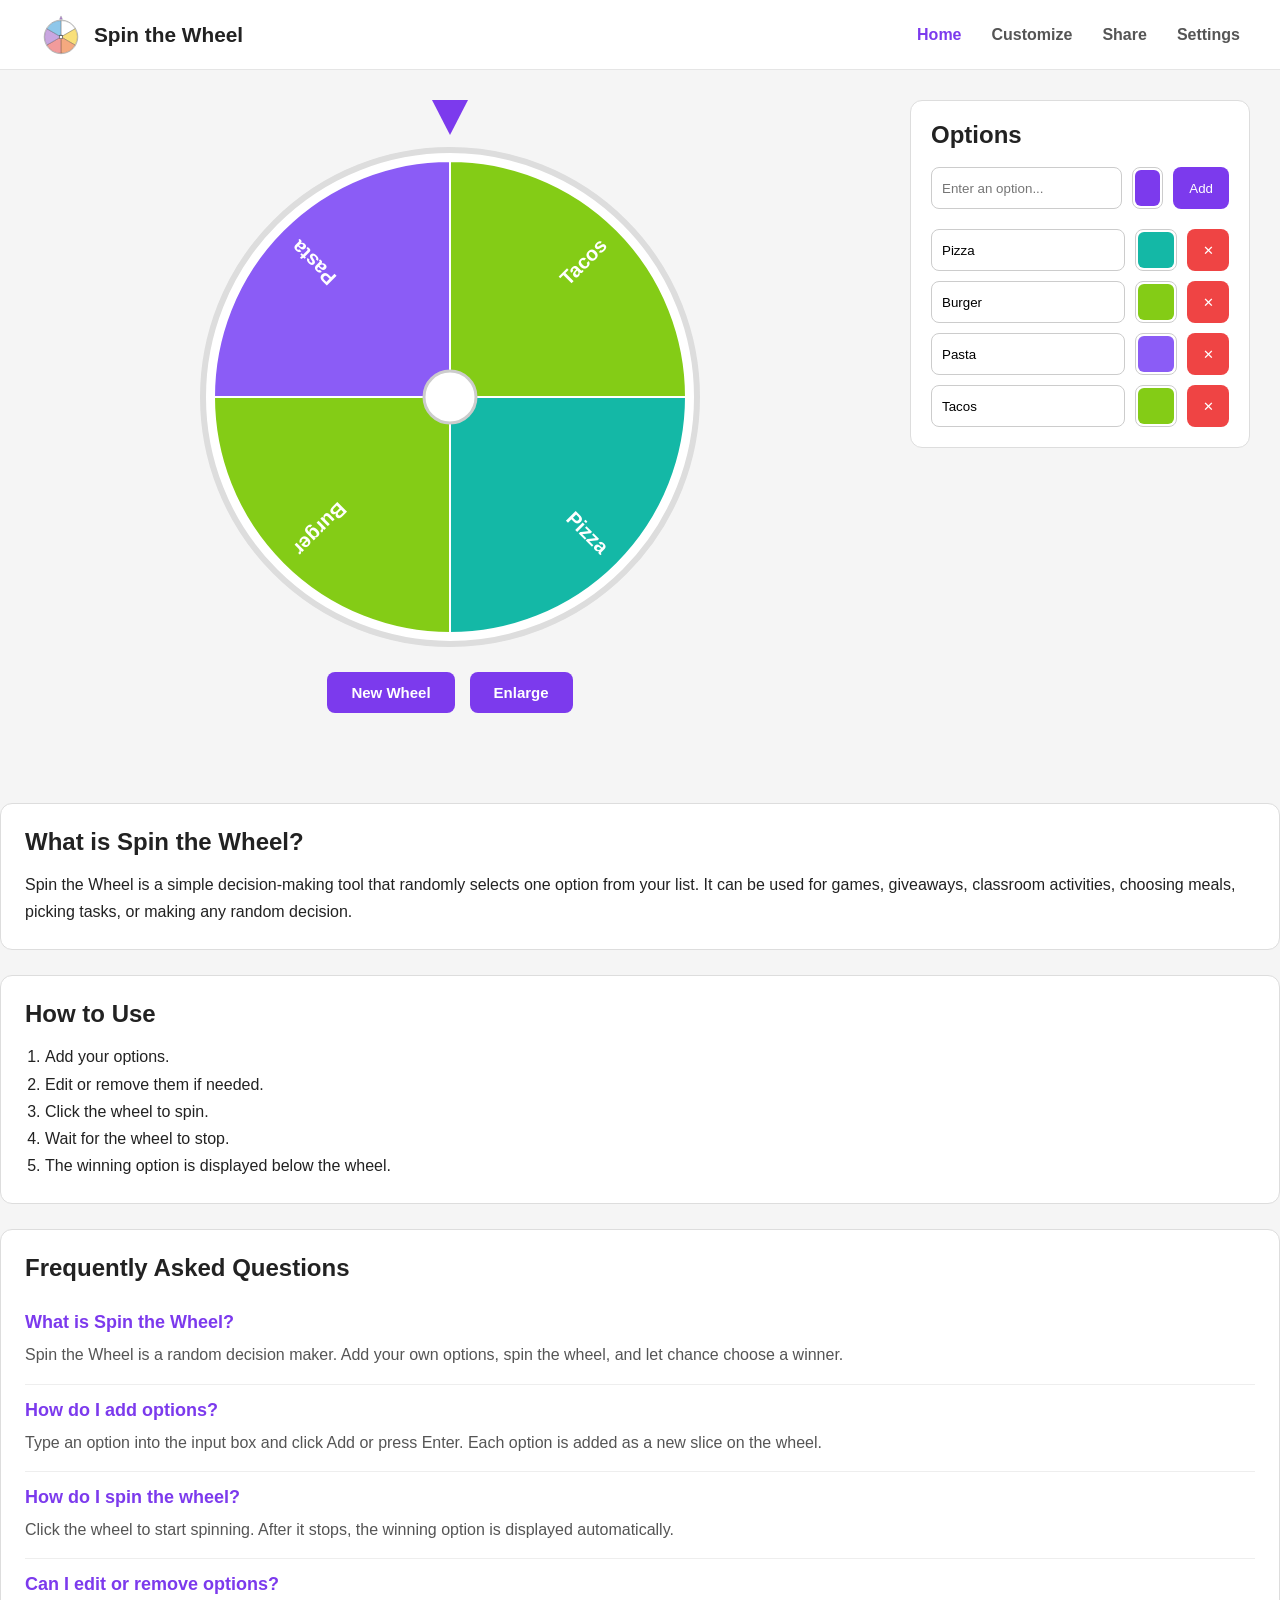
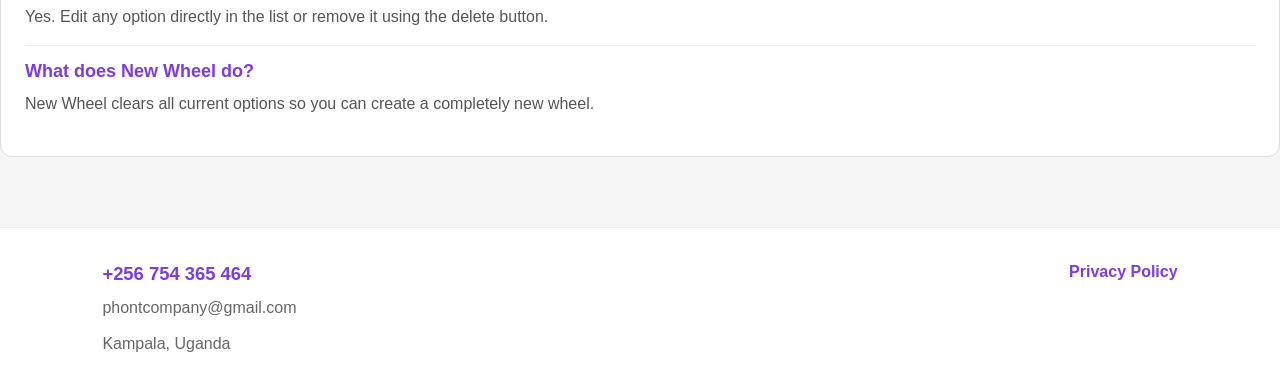
==== commit 0f43a405: "all" ====
--- a/index.html
+++ b/index.html
@@ -271,7 +271,7 @@
 
         <div class="footer-left">
 
-            <h3>+256 754 365 464S</h3>
+            <h3>+256 754 365 464</h3>
 
             <p id="footerEmail">
                 phontcompany@gmail.com
